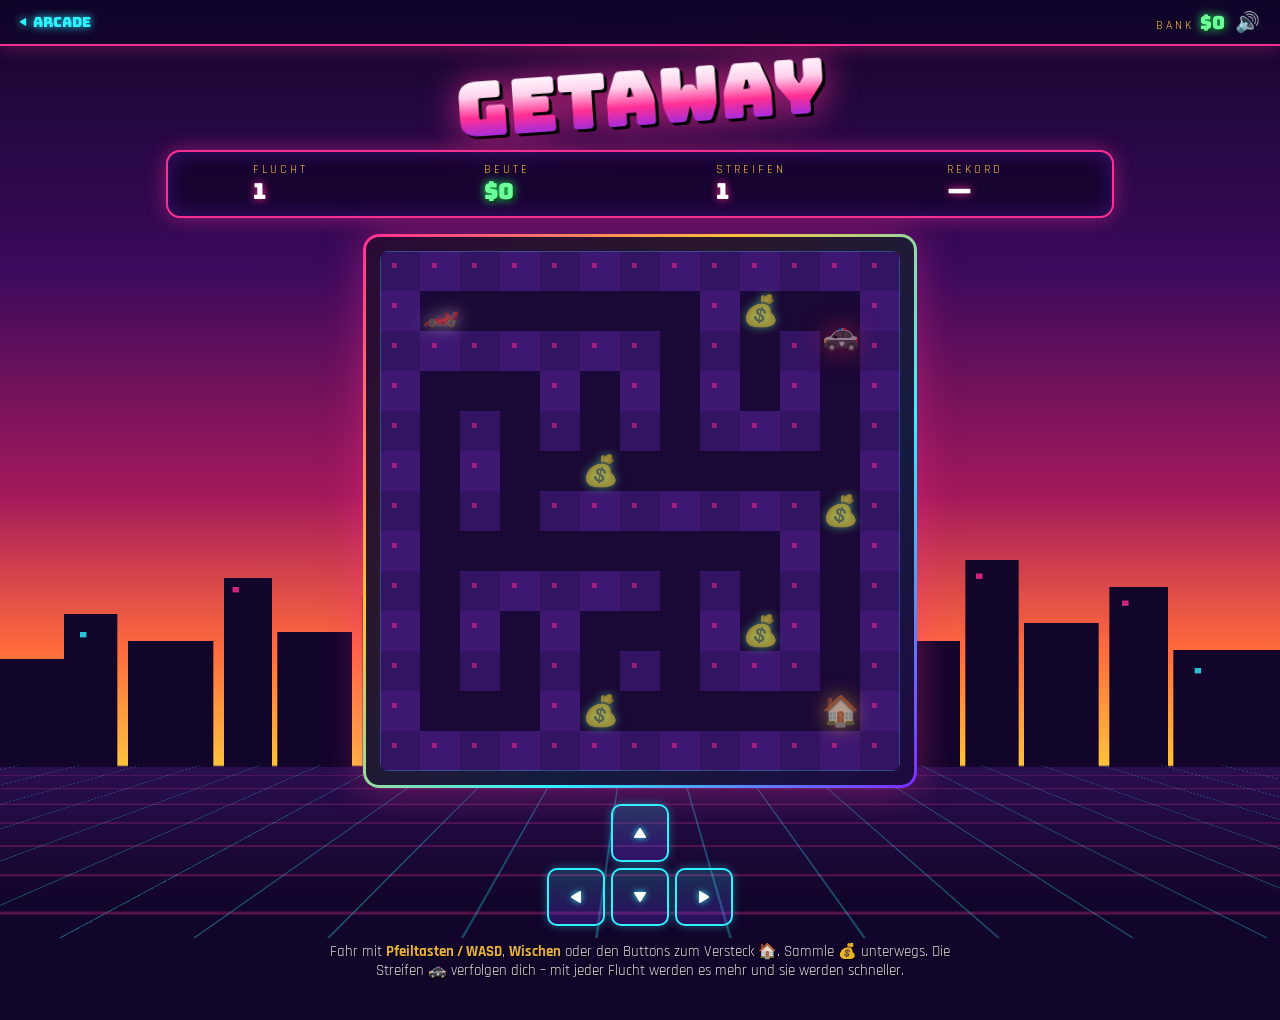
==== neon-heat/getaway.html @ c2a8f88b "Add Neon Heat Arcade: hub with shared bank and six neon mini-games Co-Authored-By: Claude Opus 5.5 <" ====
<!doctype html>
<html lang="de">
<head>
<meta charset="utf-8">
<meta name="viewport" content="width=device-width, initial-scale=1">
<title>Getaway</title>
<link href="https://fonts.googleapis.com/css2?family=Bungee&family=Rajdhani:wght@500;700&display=swap" rel="stylesheet">
<link rel="stylesheet" href="shared.css">
<style>
  canvas { display: block; width: min(520px, calc(100vw - 60px)); aspect-ratio: 1; border-radius: 8px; touch-action: none; }
  .pad { display: grid; grid-template-columns: repeat(3, 58px); grid-template-rows: repeat(2, 58px); gap: 6px; }
  .pad .btn { padding: 0; font-size: 22px; }
  .pad .up { grid-column: 2; }
  .pad .left { grid-column: 1; grid-row: 2; } .pad .down { grid-column: 2; grid-row: 2; } .pad .right { grid-column: 3; grid-row: 2; }
</style>
</head>
<body>
<div class="wrap">
  <div class="title"><h1>GETAWAY</h1></div>
  <div class="hud">
    <div class="stat"><span class="k">Flucht</span><span class="v" id="lvl">1</span></div>
    <div class="stat"><span class="k">Beute</span><span class="v cash" id="cash">$0</span></div>
    <div class="stat"><span class="k">Streifen</span><span class="v" id="cops">1</span></div>
    <div class="stat"><span class="k">Rekord</span><span class="v" id="best">—</span></div>
  </div>
  <div class="panel" id="frame"><canvas id="c" width="520" height="520"></canvas></div>
  <div class="pad">
    <button class="btn up" data-d="0,-1">▲</button>
    <button class="btn left" data-d="-1,0">◀</button><button class="btn down" data-d="0,1">▼</button><button class="btn right" data-d="1,0">▶</button>
  </div>
  <p class="help">Fahr mit <b>Pfeiltasten / WASD</b>, <b>Wischen</b> oder den Buttons zum Versteck 🏠. Sammle 💰 unterwegs. Die Streifen 🚓 verfolgen dich – mit jeder Flucht werden es mehr und sie werden schneller.</p>
</div>
<script src="shared.js"></script>
<script>
NH.init();
const cv = document.getElementById('c'), g = cv.getContext('2d'), PX = 520;
let s, last = 0;

function maze(n) {
  // Zellen-Labyrinth (Backtracking) in Kachel-Gitter (2n+1) umwandeln, plus Zusatz-Durchbrüche für Schleifen
  const N = 2 * n + 1, m = Array.from({ length: N }, () => Array(N).fill(1));
  const seen = Array.from({ length: n }, () => Array(n).fill(false));
  const stack = [[0, 0]]; seen[0][0] = true; m[1][1] = 0;
  while (stack.length) {
    const [x, y] = stack[stack.length - 1];
    const nb = [[1, 0], [-1, 0], [0, 1], [0, -1]].map(([dx, dy]) => [x + dx, y + dy, dx, dy]).filter(([a, b]) => a >= 0 && b >= 0 && a < n && b < n && !seen[b][a]);
    if (!nb.length) { stack.pop(); continue; }
    const [a, b, dx, dy] = nb[Math.floor(Math.random() * nb.length)];
    seen[b][a] = true; m[2 * y + 1 + dy][2 * x + 1 + dx] = 0; m[2 * b + 1][2 * a + 1] = 0; stack.push([a, b]);
  }
  for (let k = 0; k < n * 1.5; k++) {
    const x = 1 + Math.floor(Math.random() * (N - 2)), y = 1 + Math.floor(Math.random() * (N - 2));
    if (m[y][x] === 1 && ((m[y][x - 1] === 0 && m[y][x + 1] === 0) || (m[y - 1][x] === 0 && m[y + 1][x] === 0))) m[y][x] = 0;
  }
  return m;
}

function newRun() { s = { lvl: 1, cash: 0, dead: false }; newLevel(); }
function newLevel() {
  const n = Math.min(12, 6 + Math.floor(s.lvl / 2));
  s.m = maze(n); s.N = s.m.length; s.T = PX / s.N;
  s.p = { x: 1, y: 1, rx: 1, ry: 1 };
  s.exit = { x: s.N - 2, y: s.N - 2 };
  s.cops = []; const nc = Math.min(5, Math.ceil(s.lvl / 2));
  const spots = [[s.N - 2, 1], [1, s.N - 2], [s.N - 2, Math.floor(s.N / 2) | 1], [Math.floor(s.N / 2) | 1, s.N - 2], [Math.floor(s.N / 2) | 1, 1]];
  for (let i = 0; i < nc; i++) { const [x, y] = spots[i]; s.cops.push({ x, y, rx: x, ry: y, t: 1 + i * .4 }); }
  s.copEvery = Math.max(.17, .42 - s.lvl * .03);
  s.cashes = [];
  const free = []; for (let y = 1; y < s.N - 1; y++) for (let x = 1; x < s.N - 1; x++) if (!s.m[y][x] && x + y > 4) free.push([x, y]);
  for (let i = 0; i < 4 + s.lvl; i++) { const k = Math.floor(Math.random() * free.length); s.cashes.push(free.splice(k, 1)[0]); }
  s.moveCd = 0; s.want = null; s.dead = false;
  hud();
}
const open = (x, y) => s.m[y] && s.m[y][x] === 0;
function tryMove(dx, dy) {
  if (s.dead) return;
  const nx = s.p.x + dx, ny = s.p.y + dy;
  if (!open(nx, ny)) return;
  s.p.x = nx; s.p.y = ny; NH.beep(300 + Math.random() * 40, .02, 'square', .02);
  const ci = s.cashes.findIndex(([x, y]) => x === nx && y === ny);
  if (ci >= 0) { s.cashes.splice(ci, 1); s.cash += 300 * s.lvl; NH.beep(880, .08, 'triangle', .06); NH.beep(1320, .1, 'triangle', .05); hud(); }
  if (nx === s.exit.x && ny === s.exit.y) escaped();
  checkCaught();
}
function escaped() {
  s.cash += 1000 * s.lvl; NH.jingle(); NH.flash();
  s.lvl++; hud();
  NH.best('getaway', s.lvl - 1);
  s.dead = true; setTimeout(newLevel, 700);
}
function bfsStep(fx, fy, tx, ty) {
  const key = (x, y) => y * s.N + x, prev = new Map([[key(fx, fy), null]]), q = [[fx, fy]];
  while (q.length) {
    const [x, y] = q.shift();
    if (x === tx && y === ty) break;
    for (const [dx, dy] of [[1, 0], [-1, 0], [0, 1], [0, -1]]) {
      const a = x + dx, b = y + dy;
      if (open(a, b) && !prev.has(key(a, b))) { prev.set(key(a, b), [x, y]); q.push([a, b]); }
    }
  }
  let cur = [tx, ty], p = prev.get(key(tx, ty));
  if (p === undefined) return [fx, fy];
  while (p && !(p[0] === fx && p[1] === fy)) { cur = p; p = prev.get(key(p[0], p[1])); }
  return cur;
}
function checkCaught() {
  if (s.dead) return;
  if (s.cops.some(c => c.x === s.p.x && c.y === s.p.y)) {
    s.dead = true; NH.noise(.6, 900, .4); NH.sad(); NH.shake(document.getElementById('frame')); NH.vibrate([100, 50, 200]);
    const done = s.lvl - 1;
    NH.bank.add(s.cash);
    const rec = NH.best('getaway', done);
    setTimeout(() => NH.overlay('lose', 'GESCHNAPPT', `${done} erfolgreiche Flucht${done === 1 ? '' : 'en'} · ${NH.money(s.cash)} in die Bank${rec && done ? ' · NEUER REKORD!' : ''}`, newRun), 600);
  }
}
function step(dt) {
  if (s.dead) return;
  s.moveCd -= dt;
  const dir = held();
  if (dir && s.moveCd <= 0) { tryMove(...dir); s.moveCd = .13; }
  for (const c of s.cops) {
    c.t -= dt;
    if (c.t <= 0) {
      c.t = s.copEvery * (0.9 + Math.random() * .3);
      // gelegentlich zufällig abbiegen, damit man entkommen kann
      if (Math.random() < .18) {
        const opts = [[1, 0], [-1, 0], [0, 1], [0, -1]].filter(([dx, dy]) => open(c.x + dx, c.y + dy));
        const [dx, dy] = opts[Math.floor(Math.random() * opts.length)]; c.x += dx; c.y += dy;
      } else { const [nx, ny] = bfsStep(c.x, c.y, s.p.x, s.p.y); c.x = nx; c.y = ny; }
    }
  }
  checkCaught();
}
function draw(dt) {
  const T = s.T, k = Math.min(1, dt * 18);
  g.fillStyle = '#12052a'; g.fillRect(0, 0, PX, PX);
  for (let y = 0; y < s.N; y++) for (let x = 0; x < s.N; x++) {
    if (s.m[y][x]) {
      g.fillStyle = (x + y) % 2 ? '#3d1772' : '#331463'; g.fillRect(x * T, y * T, T, T);
      g.fillStyle = 'rgba(255,46,147,.5)'; g.fillRect(x * T + T * .3, y * T + T * .3, T * .12, T * .12);
    } else { g.fillStyle = '#1a0836'; g.fillRect(x * T, y * T, T, T); }
  }
  g.strokeStyle = 'rgba(46,242,255,.25)'; g.lineWidth = 1;
  g.strokeRect(.5, .5, PX - 1, PX - 1);
  g.font = `${T * .75}px serif`; g.textAlign = 'center'; g.textBaseline = 'middle';
  g.shadowColor = '#6dff9a'; g.shadowBlur = 10;
  s.cashes.forEach(([x, y]) => g.fillText('💰', (x + .5) * T, (y + .55) * T));
  g.shadowColor = '#ffc23d'; g.shadowBlur = 20; g.fillText('🏠', (s.exit.x + .5) * T, (s.exit.y + .55) * T);
  s.p.rx += (s.p.x - s.p.rx) * k; s.p.ry += (s.p.y - s.p.ry) * k;
  g.shadowColor = '#fff'; g.shadowBlur = 16; g.fillText('🏎️', (s.p.rx + .5) * T, (s.p.ry + .55) * T);
  const on = Math.floor(performance.now() / 140) % 2;
  for (const c of s.cops) {
    c.rx += (c.x - c.rx) * k; c.ry += (c.y - c.ry) * k;
    g.shadowColor = on ? '#ff2840' : '#2860ff'; g.shadowBlur = 26;
    g.fillText('🚓', (c.rx + .5) * T, (c.ry + .55) * T);
  }
  g.shadowBlur = 0;
}
function hud() {
  document.getElementById('lvl').textContent = s.lvl;
  document.getElementById('cash').textContent = NH.money(s.cash);
  document.getElementById('cops').textContent = s.cops ? s.cops.length : 1;
  const b = NH.best('getaway'); document.getElementById('best').textContent = b === null ? '—' : b;
}
// Eingabe
const keyDirs = { ArrowUp: [0, -1], w: [0, -1], ArrowDown: [0, 1], s: [0, 1], ArrowLeft: [-1, 0], a: [-1, 0], ArrowRight: [1, 0], d: [1, 0] };
const down = []; let btnDir = null;
const held = () => btnDir || (down.length ? keyDirs[down[down.length - 1]] : null);
document.addEventListener('keydown', e => {
  const k = e.key.length === 1 ? e.key.toLowerCase() : e.key;
  if (!keyDirs[k]) return; e.preventDefault();
  if (!down.includes(k)) { down.push(k); tryMove(...keyDirs[k]); s.moveCd = .2; }
});
document.addEventListener('keyup', e => { const k = e.key.length === 1 ? e.key.toLowerCase() : e.key; const i = down.indexOf(k); if (i >= 0) down.splice(i, 1); });
document.querySelectorAll('[data-d]').forEach(b => {
  const d = b.dataset.d.split(',').map(Number);
  b.addEventListener('pointerdown', e => { e.preventDefault(); btnDir = d; tryMove(...d); s.moveCd = .2; });
  ['pointerup', 'pointerleave', 'pointercancel'].forEach(ev => b.addEventListener(ev, () => { if (btnDir === d) btnDir = null; }));
});
let sw = null;
cv.addEventListener('pointerdown', e => { sw = [e.clientX, e.clientY]; });
cv.addEventListener('pointerup', e => {
  if (!sw) return; const dx = e.clientX - sw[0], dy = e.clientY - sw[1]; sw = null;
  if (Math.max(Math.abs(dx), Math.abs(dy)) < 20) return;
  const d = Math.abs(dx) > Math.abs(dy) ? [Math.sign(dx), 0] : [0, Math.sign(dy)];
  // bis zur nächsten Kreuzung fahren
  let n = 0; const go = () => { if (n++ > 30 || s.dead || !open(s.p.x + d[0], s.p.y + d[1])) return; tryMove(...d);
    const side = d[0] ? [[0, 1], [0, -1]] : [[1, 0], [-1, 0]];
    if (side.some(([a, b]) => open(s.p.x + a, s.p.y + b))) return; setTimeout(go, 90); };
  go();
});
function loop(t) { const dt = Math.min(.05, (t - last) / 1000); last = t; step(dt); draw(dt); requestAnimationFrame(loop); }
newRun(); requestAnimationFrame(t => { last = t; loop(t); });
</script>
</body>
</html>
---- neon-heat/shared.css ----
/* Neon Heat Arcade – gemeinsames Theme */
:root {
  --pink: #ff2e93;
  --hot: #ff6a3d;
  --sun: #ffc23d;
  --cyan: #2ef2ff;
  --violet: #7b2cff;
  --green: #6dff9a;
  --night: #12052a;
  --panel: rgba(18, 5, 42, .78);
  --text: #fff4fb;
}
* { box-sizing: border-box; }
html, body { margin: 0; min-height: 100%; }
body {
  background: var(--night);
  color: var(--text);
  font-family: "Rajdhani", system-ui, sans-serif;
  overflow-x: hidden;
  -webkit-tap-highlight-color: transparent;
}

/* Hintergrund */
.nh-sky { position: fixed; inset: 0; z-index: -3;
  background: linear-gradient(180deg, #12052a 0%, #3b0a5c 30%, #a3195b 55%, #ff6a3d 72%, #ffc23d 85%, #2a0f4f 85.2%, #12052a 100%); }
.nh-sun { position: fixed; left: 50%; top: 58%; transform: translate(-50%, -50%); z-index: -3;
  width: min(60vw, 520px); aspect-ratio: 1; border-radius: 50%;
  background: linear-gradient(180deg, #ffe66d 0%, #ff9a3d 45%, #ff2e93 100%);
  -webkit-mask: repeating-linear-gradient(180deg, #000 0 14px, transparent 14px 20px);
          mask: repeating-linear-gradient(180deg, #000 0 14px, transparent 14px 20px);
  filter: drop-shadow(0 0 60px rgba(255, 46, 147, .6)); }
.nh-skyline { position: fixed; left: 0; right: 0; bottom: 14.8%; width: 100%; height: 30vh; z-index: -2; }
.nh-floor { position: fixed; left: -50%; right: -50%; bottom: 0; height: 15%; z-index: -2;
  background:
    linear-gradient(90deg, rgba(46,242,255,.35) 1px, transparent 1px) 0 0 / 60px 100%,
    linear-gradient(0deg, rgba(255,46,147,.35) 1px, transparent 1px) 0 0 / 100% 18px;
  transform: perspective(200px) rotateX(55deg); transform-origin: top; }

/* Topbar */
.nh-top { position: sticky; top: 0; z-index: 5; display: flex; justify-content: space-between; align-items: center; gap: 10px;
  padding: 10px 16px; background: rgba(18,5,42,.82); border-bottom: 2px solid var(--pink);
  box-shadow: 0 0 20px rgba(255,46,147,.4); backdrop-filter: blur(6px); }
.nh-top a { color: var(--cyan); text-decoration: none; font-family: "Bungee", sans-serif; font-size: 14px; text-shadow: 0 0 8px var(--cyan); }
.nh-top a:hover { color: #fff; }
.nh-bank { font-family: "Bungee", sans-serif; color: var(--green); text-shadow: 0 0 10px #2bff6a, 2px 2px 0 #000; font-size: 18px; white-space: nowrap; }
.nh-bank small { font-family: "Rajdhani", sans-serif; font-size: 12px; letter-spacing: 3px; color: var(--sun); text-shadow: none; margin-right: 6px; }
.nh-snd { background: none; border: 0; font-size: 20px; cursor: pointer; padding: 0 4px; }

/* Layout */
.wrap { max-width: 980px; margin: 0 auto; padding: 20px 16px 40px; display: flex; flex-direction: column; align-items: center; gap: 16px; }
.title { text-align: center; line-height: .95; user-select: none; }
.title h1 { margin: 0; font-family: "Bungee", sans-serif; font-size: clamp(36px, 8vw, 72px); letter-spacing: 2px; display: inline-block; transform: rotate(-4deg);
  background: linear-gradient(180deg, #fff 0%, #ffd1ec 30%, var(--pink) 60%, var(--violet) 100%);
  -webkit-background-clip: text; background-clip: text; color: transparent;
  filter: drop-shadow(3px 3px 0 #000) drop-shadow(0 0 18px rgba(255,46,147,.7)); }
.title .sub { display: inline-block; transform: rotate(-4deg); font-family: "Bungee", sans-serif; font-size: clamp(14px, 3.4vw, 24px);
  color: var(--cyan); letter-spacing: 6px; text-shadow: 0 0 10px var(--cyan), 2px 2px 0 #000; }

.hud { width: 100%; display: flex; flex-wrap: wrap; justify-content: space-around; gap: 10px;
  background: var(--panel); border: 2px solid var(--pink); border-radius: 14px; padding: 10px 14px;
  box-shadow: 0 0 20px rgba(255,46,147,.45), inset 0 0 20px rgba(123,44,255,.3); backdrop-filter: blur(6px); }
.stat { display: flex; flex-direction: column; min-width: 80px; }
.stat .k { font-size: 12px; letter-spacing: 3px; text-transform: uppercase; color: var(--sun); }
.stat .v { font-family: "Bungee", sans-serif; font-size: 22px; color: #fff; text-shadow: 0 0 8px var(--pink); }
.stat .v.cash { color: var(--green); text-shadow: 0 0 10px #2bff6a, 2px 2px 0 #000; }

.panel { background: var(--panel); border-radius: 16px; padding: 14px; border: 3px solid transparent;
  background-image: linear-gradient(rgba(18,5,42,.9), rgba(18,5,42,.9)), linear-gradient(135deg, var(--pink), var(--sun), var(--cyan), var(--violet));
  background-origin: border-box; background-clip: padding-box, border-box; box-shadow: 0 0 40px rgba(255,46,147,.4); }

.btn { font-family: "Bungee", sans-serif; font-size: 14px; letter-spacing: 1px; color: #fff; cursor: pointer;
  padding: 10px 14px; border-radius: 10px; border: 2px solid var(--cyan);
  background: linear-gradient(180deg, rgba(46,242,255,.18), rgba(123,44,255,.25));
  text-shadow: 0 0 6px var(--cyan); box-shadow: 0 0 10px rgba(46,242,255,.35);
  transition: transform .1s, box-shadow .2s, background .2s; }
.btn:hover { transform: translateY(-2px); box-shadow: 0 0 18px rgba(46,242,255,.7); }
.btn:disabled { opacity: .45; cursor: not-allowed; transform: none; }
.btn.hot { border-color: var(--pink); background: linear-gradient(180deg, var(--pink), var(--violet)); text-shadow: none; box-shadow: 0 0 18px rgba(255,46,147,.8); }
.btn.big { font-size: 20px; padding: 14px 26px; }
.row { display: flex; flex-wrap: wrap; gap: 8px; justify-content: center; align-items: center; }
.help { font-size: 15px; opacity: .9; text-align: center; max-width: 640px; text-shadow: 1px 1px 0 #000; margin: 0; }
.help b { color: var(--sun); }

/* Overlay */
.nh-overlay { position: fixed; inset: 0; display: none; place-items: center; z-index: 20; background: rgba(18,5,42,.6); backdrop-filter: blur(3px); }
.nh-overlay.show { display: grid; animation: nhfade .4s; }
.nh-overlay.lose { background: rgba(60,0,10,.65); backdrop-filter: grayscale(1) blur(2px); }
@keyframes nhfade { from { opacity: 0; } }
.nh-banner { text-align: center; padding: 16px; max-width: 700px; }
.nh-banner h2 { font-family: "Bungee", sans-serif; margin: 0; font-size: clamp(40px, 10vw, 100px); line-height: 1; transform: rotate(-3deg);
  animation: nhslam .5s cubic-bezier(.2,1.6,.4,1); }
.nh-overlay.win h2 { color: var(--sun); text-shadow: 4px 4px 0 #000, 0 0 30px var(--hot); }
.nh-overlay.lose h2 { color: #ff3b3b; text-shadow: 4px 4px 0 #000, 0 0 30px #f00; }
@keyframes nhslam { from { transform: scale(3) rotate(-3deg); opacity: 0; } }
.nh-banner p { font-size: 22px; font-weight: 700; margin: 10px 0 20px; text-shadow: 2px 2px 0 #000; }

.nh-flash { position: fixed; inset: 0; background: #fff; opacity: 0; pointer-events: none; z-index: 19; }
.nh-flash.go { animation: nhflash .45s ease-out; }
@keyframes nhflash { 0% { opacity: .9; } 100% { opacity: 0; } }
.shake { animation: nhshake .5s; }
@keyframes nhshake { 10%,90% { transform: translate(-2px,1px); } 20%,80% { transform: translate(4px,-2px); } 30%,50%,70% { transform: translate(-6px,3px); } 40%,60% { transform: translate(6px,-3px); } }
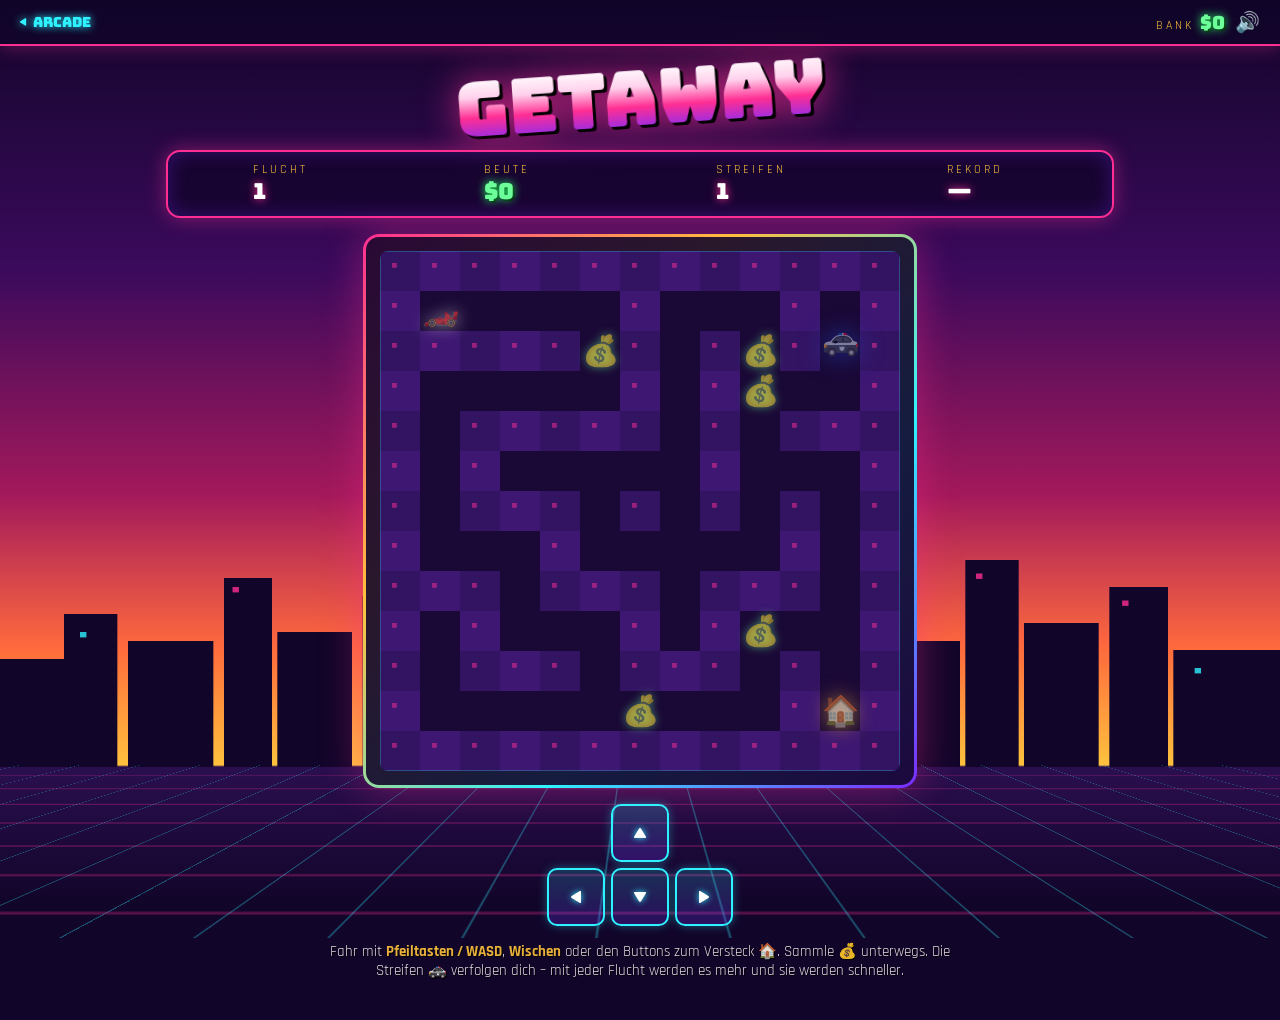
==== commit 4af6dc1b: "Fix arcade bugs: keep loot when leaving mid-run, casino bet lock, getaway record and swipe - Safe Cr" ====
--- a/neon-heat/getaway.html
+++ b/neon-heat/getaway.html
@@ -55,7 +55,7 @@
   return m;
 }
 
-function newRun() { s = { lvl: 1, cash: 0, dead: false }; newLevel(); }
+function newRun() { s = { lvl: 1, cash: 0, dead: false, rec: false }; newLevel(); }
 function newLevel() {
   const n = Math.min(12, 6 + Math.floor(s.lvl / 2));
   s.m = maze(n); s.N = s.m.length; s.T = PX / s.N;
@@ -78,14 +78,14 @@
   if (!open(nx, ny)) return;
   s.p.x = nx; s.p.y = ny; NH.beep(300 + Math.random() * 40, .02, 'square', .02);
   const ci = s.cashes.findIndex(([x, y]) => x === nx && y === ny);
-  if (ci >= 0) { s.cashes.splice(ci, 1); s.cash += 300 * s.lvl; NH.beep(880, .08, 'triangle', .06); NH.beep(1320, .1, 'triangle', .05); hud(); }
+  if (ci >= 0) { s.cashes.splice(ci, 1); s.cash += 300 * s.lvl; NH.bank.add(300 * s.lvl); NH.beep(880, .08, 'triangle', .06); NH.beep(1320, .1, 'triangle', .05); hud(); }
   if (nx === s.exit.x && ny === s.exit.y) escaped();
   checkCaught();
 }
 function escaped() {
-  s.cash += 1000 * s.lvl; NH.jingle(); NH.flash();
+  s.cash += 1000 * s.lvl; NH.bank.add(1000 * s.lvl); NH.jingle(); NH.flash();
   s.lvl++; hud();
-  NH.best('getaway', s.lvl - 1);
+  if (NH.best('getaway', s.lvl - 1)) s.rec = true;
   s.dead = true; setTimeout(newLevel, 700);
 }
 function bfsStep(fx, fy, tx, ty) {
@@ -108,9 +108,8 @@
   if (s.cops.some(c => c.x === s.p.x && c.y === s.p.y)) {
     s.dead = true; NH.noise(.6, 900, .4); NH.sad(); NH.shake(document.getElementById('frame')); NH.vibrate([100, 50, 200]);
     const done = s.lvl - 1;
-    NH.bank.add(s.cash);
-    const rec = NH.best('getaway', done);
-    setTimeout(() => NH.overlay('lose', 'GESCHNAPPT', `${done} erfolgreiche Flucht${done === 1 ? '' : 'en'} · ${NH.money(s.cash)} in die Bank${rec && done ? ' · NEUER REKORD!' : ''}`, newRun), 600);
+    const rec = s.rec;
+    setTimeout(() => NH.overlay('lose', 'GESCHNAPPT', `${done} erfolgreiche Flucht${done === 1 ? '' : 'en'} · insgesamt ${NH.money(s.cash)} erbeutet${rec && done ? ' · NEUER REKORD!' : ''}`, newRun), 600);
   }
 }
 function step(dt) {
@@ -184,7 +183,7 @@
   if (Math.max(Math.abs(dx), Math.abs(dy)) < 20) return;
   const d = Math.abs(dx) > Math.abs(dy) ? [Math.sign(dx), 0] : [0, Math.sign(dy)];
   // bis zur nächsten Kreuzung fahren
-  let n = 0; const go = () => { if (n++ > 30 || s.dead || !open(s.p.x + d[0], s.p.y + d[1])) return; tryMove(...d);
+  let n = 0; const lvlAt = s.lvl, runAt = s; const go = () => { if (n++ > 30 || s.dead || s !== runAt || s.lvl !== lvlAt || !open(s.p.x + d[0], s.p.y + d[1])) return; tryMove(...d);
     const side = d[0] ? [[0, 1], [0, -1]] : [[1, 0], [-1, 0]];
     if (side.some(([a, b]) => open(s.p.x + a, s.p.y + b))) return; setTimeout(go, 90); };
   go();
